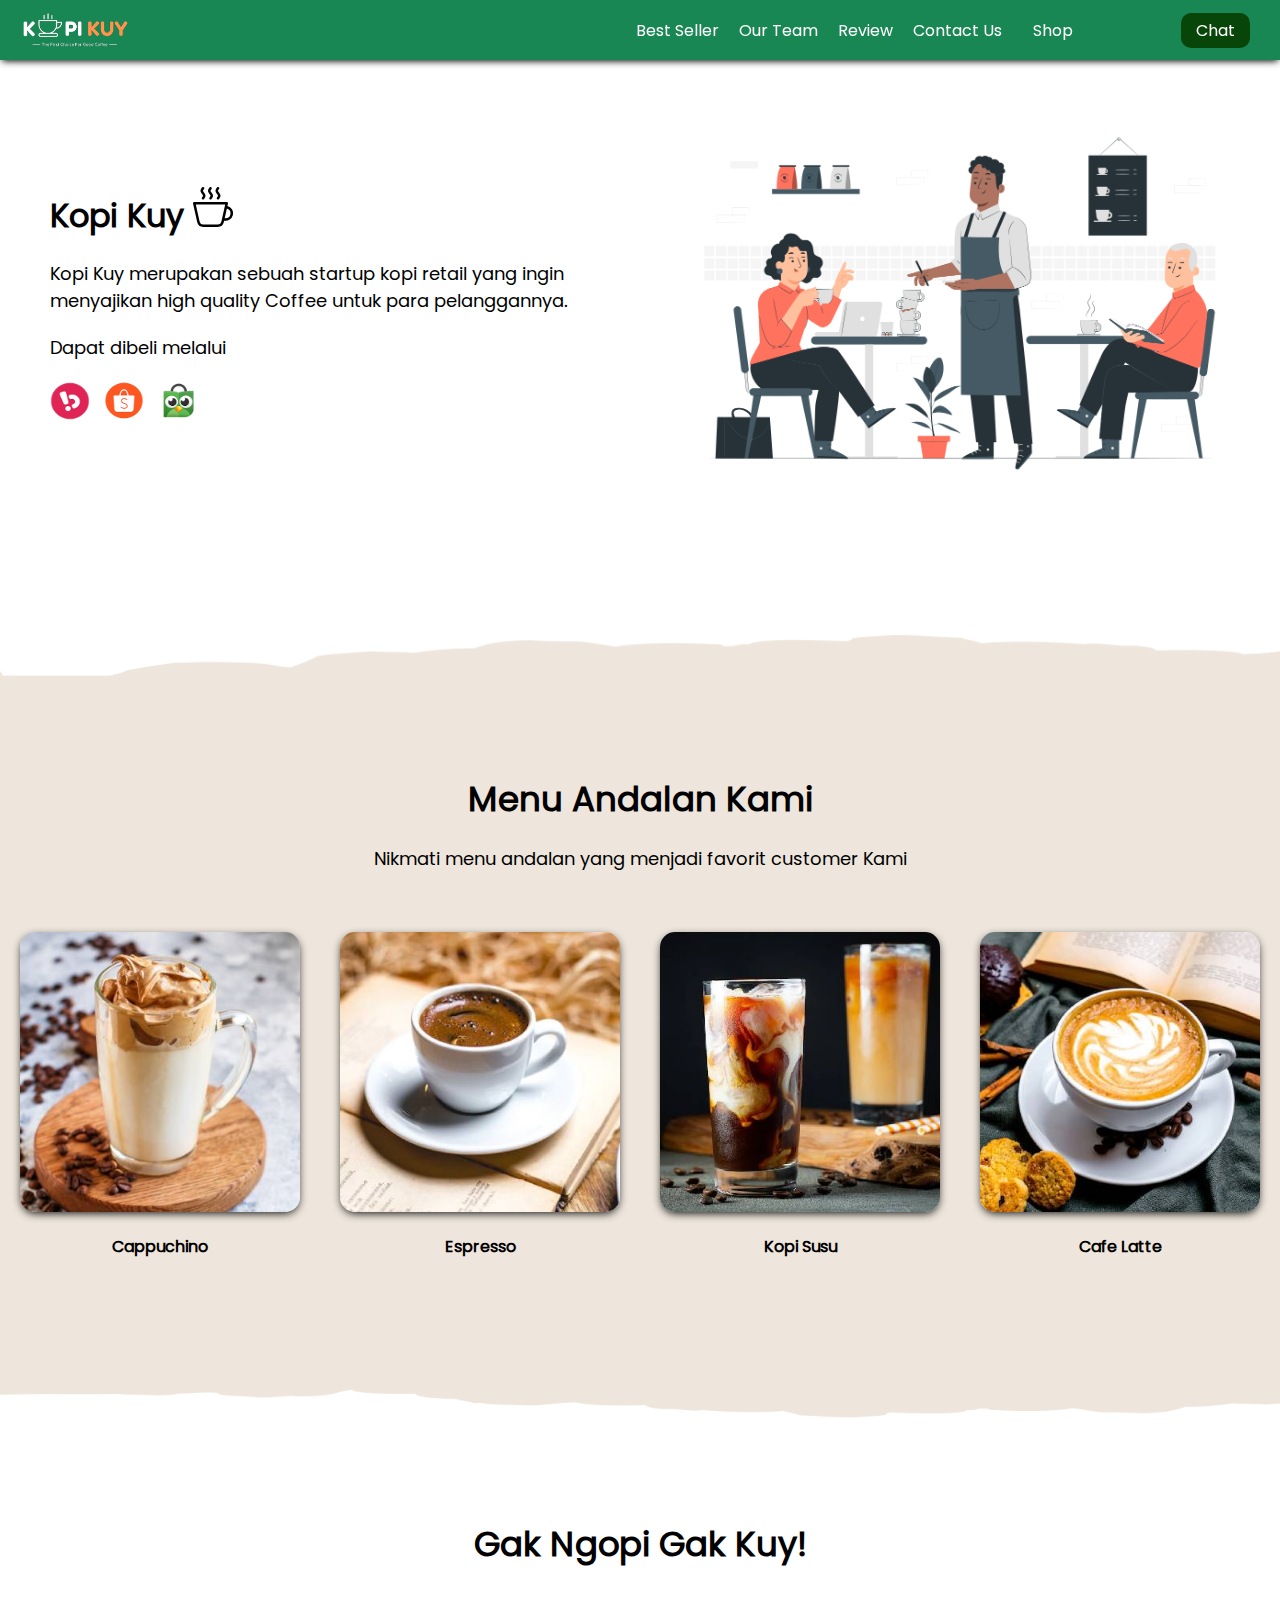
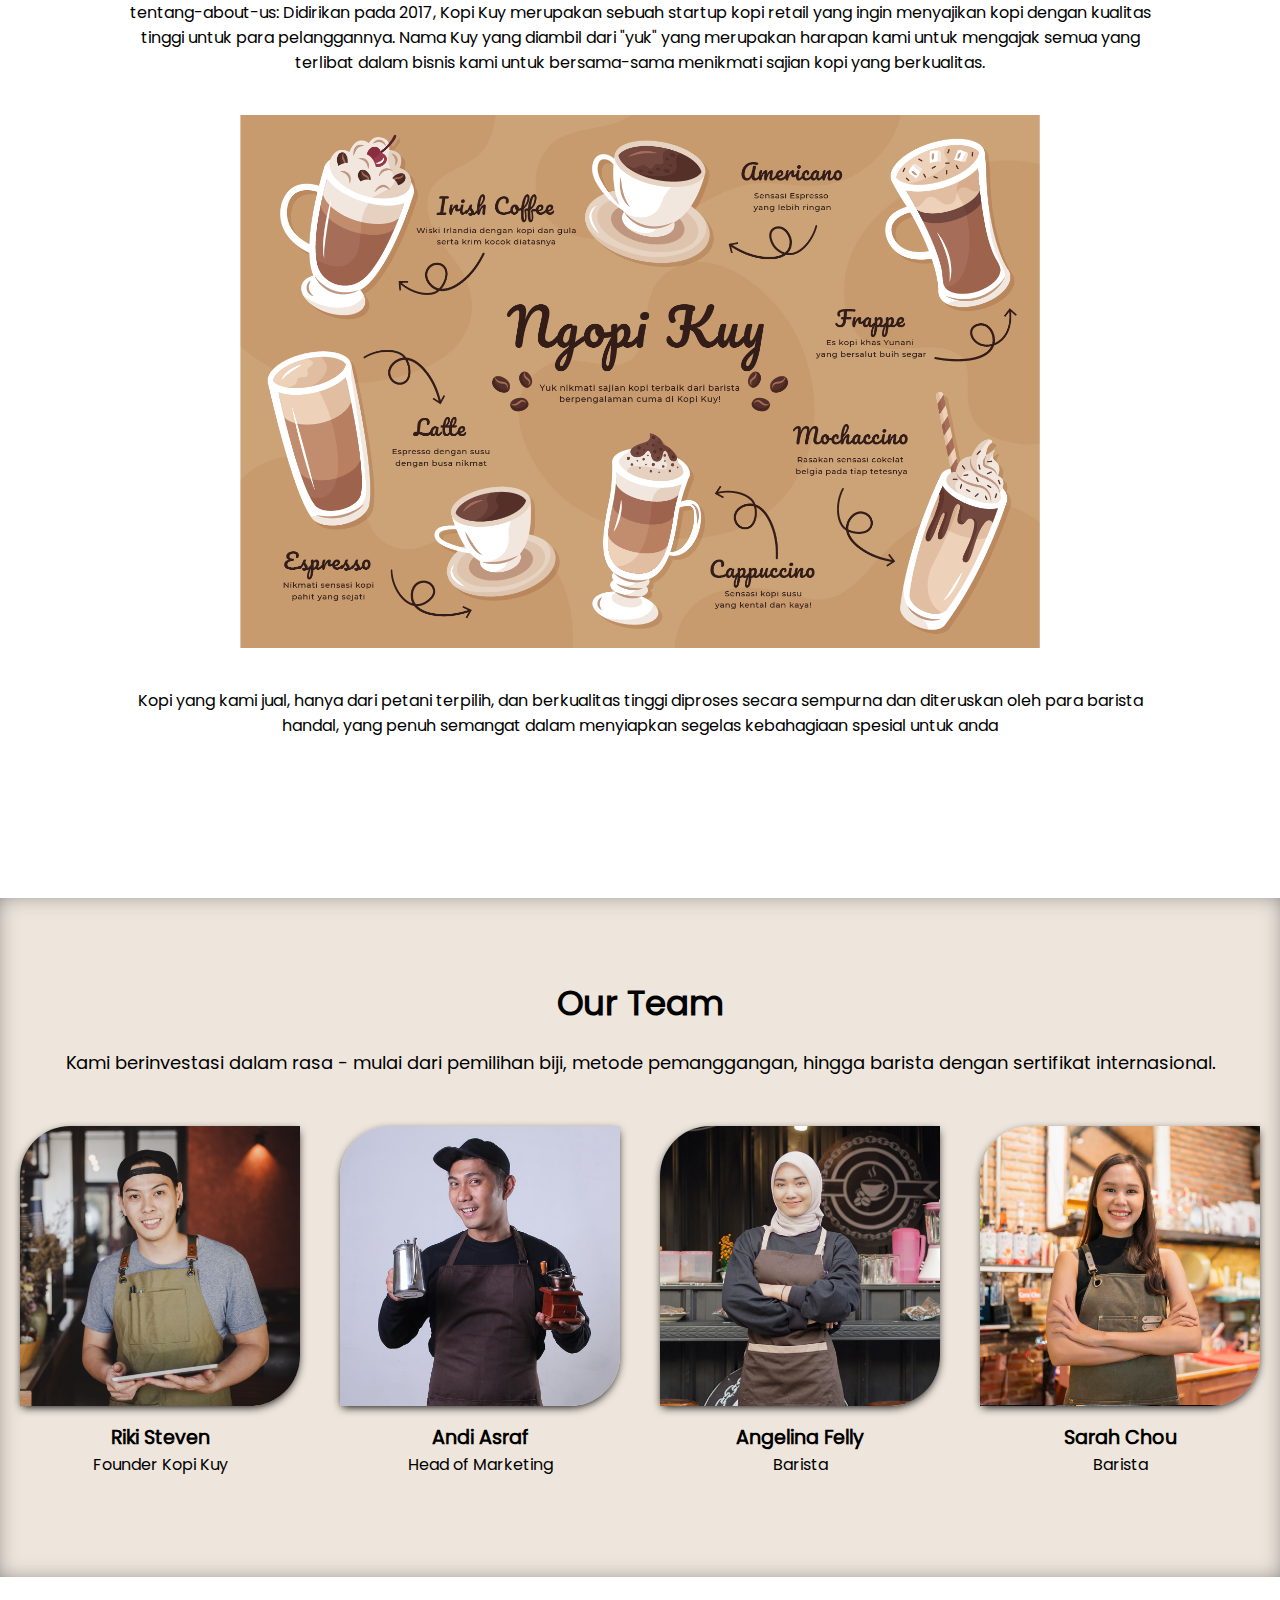
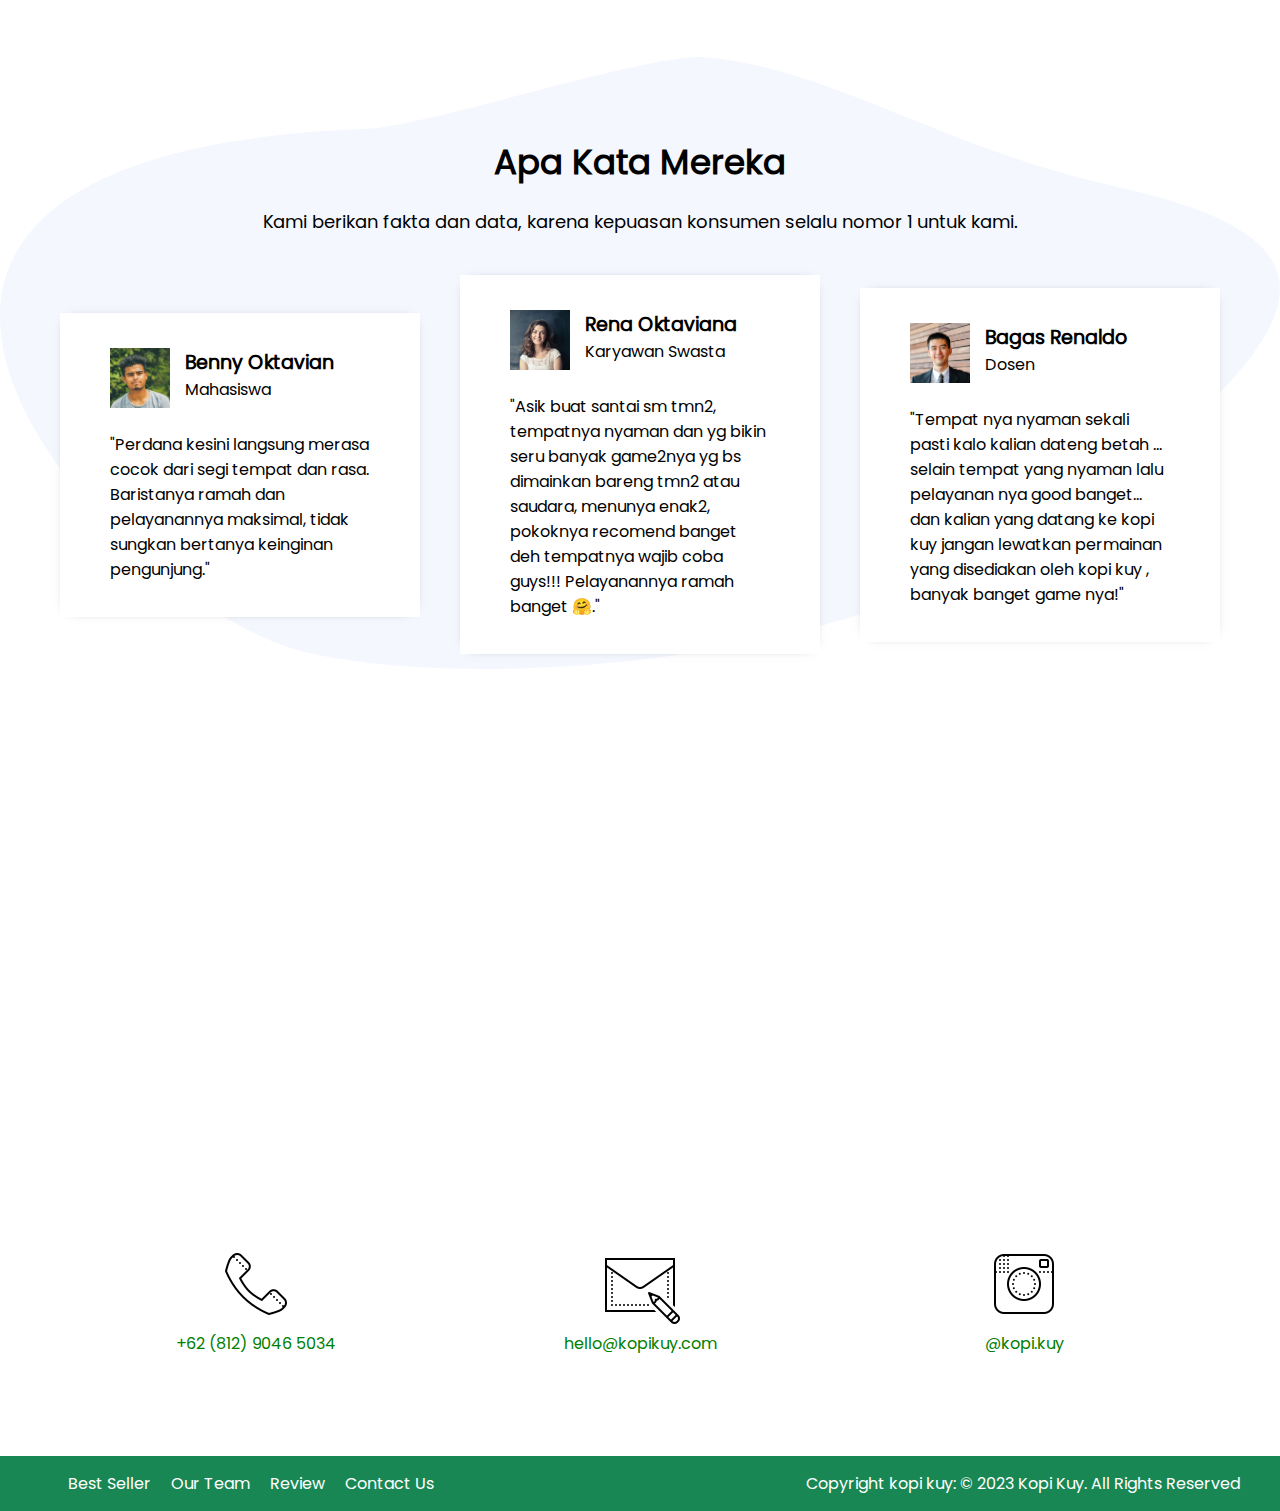
==== index.html @ d4b5e06c "Add files via upload" ====
<!DOCTYPE html>
<html lang="id">

<head>
    <meta charset="UTF-8">
    <meta http-equiv="X-UA-Compatible" content="IE=edge">
    <meta name="viewport" content="width=device-width, initial-scale=1.0">
    <link rel="shortcut icon" href="images/favicon.ico" type="image/x-icon">
    <title>Website Kopi Kuy</title>
    <link rel="stylesheet" href="css/style.css">
</head>

<body>
    <nav>
        <img class="logo" src="images/logo/logo_kuy.png">
        <div class="navigasi">
            <a href="#best-seller">Best Seller</a>
            <a href="#our-team">Our Team</a>
            <a href="#review">Review</a>
            <a href="#contact-us">Contact Us</a>
        </div>
        <a class="shop" href="produk.html">Shop</a>
        <a class="chat" href="https://wa.me/628123456?text=Saya ingin bertanya" target="_blank">Chat</a>
    </nav>

    <!-- Tulis Kode HTML / <header> Setelah baris di bawah ini (baris 28) -->

    <header>
        <div class="kiri">
            <h1>
                Kopi Kuy <img src="images/icon/icon_kopi.svg" alt="">
            </h1>
            <p>
                Kopi Kuy merupakan sebuah startup kopi retail yang ingin menyajikan
                high quality Coffee untuk para pelanggannya.
            </p>
            <p>
                Dapat dibeli melalui
            </p>
            <div class="olshop">
                <img src="images/logo/logo_bukalapak.png" alt="">
                <img src="images/logo/logo_shopee.png" alt="">
                <img src="images/logo/logo_tokopedia.png" alt="">
            </div>
        </div>
        <div class="kanan">
            <img src="images\header\header2.png" alt="">
        </div>
    </header>

    <main>
        <section class="best-seller" id="best-seller">
            <h2>
                Menu Andalan Kami
            </h2>
            <p>
                Nikmati menu andalan yang menjadi favorit customer Kami
            </p>
            <div class="produk">
                <img src="images/produk/product_capuchino.jpg" alt="">
                <p>Cappuchino</p>
            </div>
            <div class="produk">
                <img src="images/produk/product_espresso.jpg" alt="">
                <p>Espresso</p>
            </div>
            <div class="produk">
                <img src="images/produk/product_kopi_susu.jpg" alt="">
                <p>Kopi Susu</p>
            </div>
            <div class="produk">
                <img src="images/produk/product_latte.jpg" alt="">
                <p>Cafe Latte</p>
            </div>
        </section>
        <section class="about-us" id="about-us">
            <h2>
                Gak Ngopi Gak Kuy!
            </h2>
            <p>
                tentang-about-us:
                Didirikan pada 2017, Kopi Kuy merupakan sebuah startup kopi retail
                yang ingin menyajikan kopi dengan kualitas tinggi untuk para pelanggannya.
                Nama Kuy yang diambil dari "yuk" yang merupakan harapan kami untuk mengajak semua
                yang terlibat dalam bisnis kami untuk bersama-sama menikmati sajian kopi yang berkualitas.
            </p>
            <img src="images/about-us/aset_kopi_jumbo.png" alt="">
            <p>
                Kopi yang kami jual, hanya dari petani terpilih, dan berkualitas tinggi diproses
                secara sempurna dan diteruskan oleh para barista handal, yang penuh semangat
                dalam menyiapkan segelas kebahagiaan spesial untuk anda
            </p>
        </section>
        <section class="our-team" id="aour-team">
            <h2>Our Team</h2>
            <p>
                Kami berinvestasi dalam rasa - mulai dari pemilihan biji, metode pemanggangan,
                hingga barista dengan sertifikat internasional.
            </p>
            <div class="team">
                <img src="images/team/team1.jpg" alt="">
                <h3>Riki Steven</h3>
                <p>Founder Kopi Kuy</p>
            </div>
            <div class="team">
                <img src="images/team/team2.jpg" alt="">
                <h3>Andi Asraf</h3>
                <p>Head of Marketing</p>
            </div>
            <div class="team">
                <img src="images/team/team3.jpg" alt="">
                <h3>Angelina Felly</h3>
                <p>Barista</p>
            </div>
            <div class="team">
                <img src="images/team/team4.jpg" alt="">
                <h3>Sarah Chou</h3>
                <p>Barista</p>
            </div>
        </section>
        <section class="review" id="review">
            <h2>Apa Kata Mereka</h2>
            <p>Kami berikan fakta dan data, karena kepuasan konsumen selalu nomor 1 untuk kami.</p>
            <div class="testimoni">
                <img src="images/customer/customer1.jpg">
                <div class="profile">
                    <h3>Benny Oktavian</h3>
                    <p>Mahasiswa</p>
                </div>
                <p>"Perdana kesini langsung merasa cocok dari segi tempat dan rasa. Baristanya ramah
                    dan pelayanannya maksimal, tidak sungkan bertanya keinginan pengunjung."</p>
            </div>

            <div class="testimoni">
                <img src="images/customer/customer2.jpg">
                <div class="profile">
                    <h3>Rena Oktaviana</h3>
                    <p>Karyawan Swasta</p>
                </div>
                <p>"Asik buat santai sm tmn2, tempatnya nyaman dan yg bikin seru banyak game2nya yg bs
                    dimainkan bareng tmn2 atau saudara, menunya enak2, pokoknya recomend banget deh
                    tempatnya wajib coba guys!!! Pelayanannya ramah banget 🤗."</p>
            </div>

            <div class="testimoni">
                <img src="images/customer/customer3.jpg">
                <div class="profile">
                    <h3>Bagas Renaldo</h3>
                    <p>Dosen</p>
                </div>
                <p>"Tempat nya nyaman sekali pasti kalo kalian dateng betah ... selain tempat yang
                    nyaman lalu pelayanan nya good banget... dan kalian yang datang ke kopi kuy jangan
                    lewatkan permainan yang disediakan oleh kopi kuy , banyak banget game nya!"</p>
            </div>
        </section>
        <section class="contact-us" id="contact-us">
            <iframe
                src="https://www.google.com/maps/embed?pb=!1m14!1m8!1m3!1d7932.741866032694!2d106.668581!3d-6.214715!3m2!1i1024!2i768!4f13.1!3m3!1m2!1s0x2e69f9912c7f297b%3A0xe5a3a671dae861ab!2sKopi%20kuy!5e0!3m2!1sid!2sid!4v1680617229460!5m2!1sid!2sid"
                allowfullscreen="" loading="lazy" referrerpolicy="no-referrer-when-downgrade"></iframe>
            <div class="kontak">
                <img src="images/icon/icon_phone.png" alt="">
                <p>+62 (812) 9046 5034</p>
            </div>
            <div class="kontak">
                <img src="images/icon/icon_mail.png" alt="">
                <p>hello@kopikuy.com</p>
            </div>
            <div class="kontak">
                <img src="images/icon/icon_instagram.png" alt="">
                <p>@kopi.kuy</p>
            </div>
        </section>
    </main>

    <footer>
        <div class="navigasi">
            <a href="#best-seller">Best Seller</a>
            <a href="#our-team">Our Team</a>
            <a href="#review">Review</a>
            <a href="#contact-us">Contact Us</a>
        </div>
        <p>Copyright kopi kuy: © 2023 Kopi Kuy. All Rights Reserved </p>
    </footer>


    <!--
        Kode HTML tidak boleh lewat dari batas ini
        Pastikan setiap section di tutup
        misalnya kode <section class="best-seller"> harus ada
        di bawah kode </header> (perhatikan ada garis miringnya
        dan setiap section harus setelah kode </section>
        jangan menulis <section> di dalam <section>
    -->
</body>

</html>
---- css/style.css ----
/* Kode * di bawah ini untuk mereset tampilan setiap web browser supaya seragam */

* {
   box-sizing: border-box;
   margin: 0;
   padding: 0;
}

html {
   /* scroll-behavior: smooth agar scroll ketika klik pada navigasi menjadi halus */
   scroll-behavior: smooth;
}

/* 
Kode di bawah ini untuk mengatur nav sampai footer agar memiliki tampilan flexibel
selengkapnya akan di bahas di hari ke 3
*/

nav,
header,
section,
footer {
   /* 
      display: flex memiliki pengaturan yang dapat mengatur agar elemen
      di dalamnya memiliki ukuran yang fleksibel
      digunakan saat ada elemen yang isinya lebih dari satu kolom
   */
   display: flex;
   /* 
      align-items: center mengatur elemen di dalamnya rata tengah vertikal
   */
   align-items: center;

   /* 
      justify-content: center mengatur elemen di dalamnya rata tengah horizontal
   */
   justify-content: center;

   /* 
      flex-wrap: wrap mengatur agar jika lebar elemen berlebih, maka elemen
      akan otomatis diletakan di baris baru (tidak dipaksakan di satu baris)
   */
   flex-wrap: wrap;
}



/* 
Kode @font-face untuk menginstall font ke dalam Website 
src adalah untuk lokasi fontnya, font dapat di cari di website https://fonts.google.com/
dengan memberi nama family, maka kita mendaftarkan font tersebut ke dalam website
*/

@font-face {
   src: url(../fonts/poppins.woff2);
   font-family: 'Poppins';
}

body {
   /* 
   mendaftarkan semua teks pada body menjadi family Poppins 
   kenapa pada body? karena elemen body membungkus semua elemen dari nav section sampai footer
   */
   font-family: 'Poppins';
}

/*
Misalnya ada font dari google yang bernama Irish Grover yang berada di:
https://fonts.gstatic.com/s/irishgrover/v23/buExpoi6YtLz2QW7LA4flVgv__RP.woff2

maka bisa coba copy kode berikut untuk menginstall font tadi:

@font-face {
  font-family: 'Irish Grover';
  font-style: normal;
  font-weight: 400;
  src: url(https://fonts.gstatic.com/s/irishgrover/v23/buExpoi6YtLz2QW7LA4flVgv__RP.woff2) format('woff2');
}

Jika kode di atas sudah di copy
Nanti pada element yang ingin menggunakan font Irish Grover Tadi, tinggal diganti font-familynya
misal mau mengganti h1 dan h2 maka kodenya sebagai berikut:

h1,h2 {
   font-family: 'Irish Grover';
}

*/


a {
   /* menghilangkan garis bawah pada link */
   text-decoration: none;

   /* 
   color: adalah untuk mengganti warna tulisan.
   color:unset digunakan pada a untuk menghilangkan warna bawaan pada link (biasanya warna biru) 
   */
   color: unset;
}

h2 {
   /* mengatur ukuran huruf ke 34 pixel */
   font-size: 34px;
}

h3 {
   /* mengatur ukuran huruf ke 1.2rem */
   font-size: 1.2rem;
}

h1,
h2,
h3 {
   /* mengatur tebal huruf bisa bold, normal*/
   font-weight: bold;
}

img {
   /* 
      kode max-width artinya lebar maksimal
      mengatur agar semua elemen img memiliki lebar maksimal 100% agar
      besar gambar tidak melebihi layar ataupun elemen pembungkus
   */
   max-width: 100%;
}

/* Navigasi */

nav {
   /* 
   background-color mengatur warna latar belakang 
   untuk pengguna hp, pergantian warna tidak bisa seperti vs code
   hanya dapat menggunakan warna bahasa inggris seperti: red, green, brown, purple dsb
   untuk pengguna vscode silahkan arahkan mouse ke kotak warna di bawah
   untuk mengganti warna sesuai keinginan
   */
   background-color: #198754;

   /* box-shadow membuat efek bayangan */
   box-shadow: 0 3px 7px -2px #000;

   /* width mengatur lebar elemen. 100% agar lebarnya full dari kiri sampai kanan layar */
   width: 100%;

   /* 
   padding digunakan untuk memberi jarak ke dalam. 
   efeknya bila digunakan pada elemen yang memiliki warna latar akan membuat elemen tersebut 'gemuk'
   padding-top artinya jarak ke atas, nilai padding dapat berupa
   padding-top, padding-bottom, padding-left, padding-right
   */
   padding-top: 10px;
   padding-bottom: 10px;

   /* 
   position mengatur posisi elemen, position:fixed supaya elemen nav akan ikut menempel di atas layar
   saat kita scroll ke bawah. Jika ingin navigasi gak nempel, bisa menggunakan position:static;
   */
   position: fixed;

   /* Nilai z-index semakin besar, maka elemen akan semakin di depan */
   z-index: 500;
}

img.logo {
   /* height mengatur tinggi elemen */
   height: 40px;
   /* penjelasan margin mirip dengan padding, fungsinya untuk memberi jarak pada elemen */
   margin-left: 20px;
}

div.navigasi {
   margin-left: auto;
   margin-right: 15px;
}

nav a {
   color: #fff;
   padding-left: 8px;
   padding-right: 8px;
}

a.shop {
   margin-right: 100px;
}

a.chat {
   margin-right: 30px;
   background-color: rgb(8, 69, 8);
   color: #fff;
   padding-top: 5px;
   padding-right: 15px;
   padding-bottom: 5px;
   padding-left: 15px;
   border-radius: 10px;
}


/* 
   PERHATIKAN bahwa dalam mengatur elemen, nama elemen langsung ditulis
   sedangkan untuk mengatur class, dibutuhkan tanda titik (.) terlebih dulu
   img {} berarti seluruh elemen dengan tag img (<img src="....">), 
   sedangkan .img artinya hanya elemen dengan class img (<img class="img" src="...">) 
*/


/* HEADER */


header,
section {
   /*
    padding mengatur jarak ke dalam
    pada padding dan margin ditambahkan top / right / bottom / top 
    untuk mengatur jarak masing-masing 
   */
   padding-top: 80px;
   padding-bottom: 80px;

   /* margin mengatur jarak ke luar */
   margin-bottom: 80px;
}

/* penulisan CSS dapat digabung dengan beberapa elemen */
header div.kiri,
header div.kanan {
   /* width mengatur lebar elemen. 50% artinya setengah ukuran elemen pembungkus */
   width: 50%;
   padding: 50px;
}

header h1 {
   margin-bottom: 20px;
}

header p {
   /* font-size digunakan untuk mengatur ukuran huruf */
   font-size: 18px;
   margin-bottom: 20px;
}

div.olshop img {
   width: 40px;
   /* aspect-ratio:1 agar tinggi menyesuaikan width */
   aspect-ratio: 1;
   margin-right: 10px;
}

/* Best Seller */

section.best-seller {
   position: relative;

   /* background-color mengatur warna latar belakang elemen */
   background-color: #EEE6DC;

   /* text-align mengatur rata tulisan, bisa bernilai: left, right, center, justify */
   text-align: center;
}

/* 
terkait position, after, dan before memerlukan pemahaman mendalam
terkait layout pada CSS untuk dapat memahami secara penuh 
*/

section.best-seller::before,
section.best-seller::after {
   position: absolute;
   content: "";
   width: 100%;
   height: 76px;

   /* background-image untuk menambahkan gambar sebagai background */
   background-image: url(../images/background/garis-atas.png);

   /*background-size agar gambar latar menyesuaikan tinggi / lebar elemen */
   background-size: cover;

   top: -60px;
   left: 0;
}

section.best-seller::after {
   height: 60px;
   background-image: url(../images/background/garis-bawah.png);
   top: unset;
   bottom: -60px;
}

section.best-seller h2 {
   margin-bottom: 20px;
   width: 100%;
}

/* 
Penulisan section.best-seller > p berarti mengatur elemen p yang langsung
di bungkus oleh elemen <section class="best-seller">
aturan ini tidak berlaku untuk elemen <p> yang ada di dalam <div class="produk">
*/

section.best-seller>p {
   font-size: 18px;
   margin-bottom: 40px;
   width: 100%;
}

div.produk {
   /* 
      Penulisan padding dan margin seperti padding:20px ini penulisan singkat 
      yang berarti top, right, bottom, left nilainya sama, yaitu 20px 
   */
   padding: 20px;
   width: 25%;
}

div.produk img {
   /* transition membuat animasi transisi dari perubahan style, 0.3s berarti 0.3 detik */
   transition: all 0.3s ease;

   /* border-radius  Membuat sudut membulat */
   border-radius: 15px;

   /* box-shadow membuat efek bayangan */
   box-shadow: 0 3px 10px -2px #000;
}

/*

kode div.produk img:hover akan dijalankan saat mouse ada di atas elemen <img> yang ada
di dalam <div class="produk"> 
karena ada efek transition pada div.produk img 
maka akan menghasilkan efek animasi yang smooth

*/
div.produk img:hover {

   /* membuat transformasi, bisa berupa scale(1.05), rotate(180deg), translateY(-50px), dsb */
   transform: scale(0.9);
   border-radius: 50%;
}

div.produk p {
   margin-top: 15px;
   font-weight: bold;
}



/* About US */

section.about-us {
   /* max-width: 80%; mengatur lebar maksimal elemen tidak boleh melebihi 80% layar */
   max-width: 80%;

   /* margin-left dan margin-right auto akan membuat posisi elemen berada di tengah */
   margin-left: auto;
   margin-right: auto;
   text-align: center;
}

section.about-us h2 {
   margin-bottom: 30px;
   width: 100%;
}

section.about-us img {
   /* 
      Penulisan width: 800px dan max-width: 100% mengatur agar
      elemen memiliki lebar 800px namun tidak boleh melebihi 100% ukuran layar
   */
   width: 800px;
   max-width: 100%;
   margin: auto;
}

/*
section.about-us p:nth-child(2) berarti mengatur elemen ke 2 dengan jenis <p>
yang ada di dalam <section class="about-us">
*/

section.about-us p:nth-child(2) {
   margin-bottom: 40px;
}

section.about-us p:nth-child(4) {
   margin-top: 40px;
}


/* OUR TEAM */

section.our-team {
   background-color: #EEE6DC;
   box-shadow: inset 0px 0px 23px -6px #707070;
   text-align: center;
}

section.our-team h2 {
   margin-bottom: 20px;
   width: 100%;
}

section.our-team>p {
   margin-bottom: 30px;
   font-size: 18px;
   width: 800px;
   max-width: 90%;
   margin-left: auto;
   margin-right: auto;
   width: 100%;
}

div.team {
   width: 25%;
   padding: 20px;
}

div.team img {
   width: 100%;
   aspect-ratio: 1/1;
   object-fit: cover;
   box-shadow: 0 3px 10px -2px #000;
   border-radius: 50px 0px 50px 0px;
   margin-bottom: 10px;
}


/* REVIEW */

section.review {
   background-image: url(../images/background/bg-review.svg);
   /* 
      background-size: contain;
      membuat gambar latar belakang tidak terpotong
   */
   background-size: contain;

   /* 
      background-repeat: no-repeat;
      membuat gambar latar belakang tidak diulang (duplikat)
   */
   background-repeat: no-repeat;
   padding-left: 40px;
   padding-right: 40px;
   justify-content: space-around;
   /* align-items: stretch; membuat tinggi elemen di dalam .review .baris seragam */
   text-align: center;
}

section.review h2 {
   margin-bottom: 20px;
   width: 100%;
}

section.review>p {
   margin-bottom: 40px;
   font-size: 18px;
   width: 100%;
}

div.testimoni {
   width: 30%;
   display: flex;
   flex-wrap: wrap;
   padding: 35px 50px;
   box-shadow: 0px 0px 12px -10px #000;
   background-color: #fff;
}

div.testimoni img {
   width: 60px;
   height: 60px;
   margin-right: 15px;
   object-fit: cover;
}

div.profile {
   text-align: left;
   display: block;
   margin-bottom: 30px;
   width: calc(100% - 75px);
}

div.profile p {
   width: 100%;
   text-align: left;
}

div.testimoni>p {
   width: 100%;
   text-align: left;
}


/* CONTACT US */
section.contact-us {
   margin-bottom: 20px;
}

section.contact-us iframe {
   width: 100%;
   height: 300px;
   border: 0;
}

div.kontak {
   width: 30%;
   /* color mengatur warna tulisan */
   color: green;
   text-align: center;
   margin-top: 50px;
}


/* FOOTER */

footer {
   background-color: #198754;
   padding-top: 15px;
   padding-bottom: 15px;
   color: #fff;
   padding-right: 40px;
   padding-left: 40px;
}

footer div.navigasi {
   margin-left: 20px;
   margin-right: auto;
}

footer div.navigasi a {
   padding: 8px;
}

/* UNTUK kode RESPONSIF hari ke 3 tulis DI BAWAH sini */

@media (max-width:768px) {

   .navigasi {
      display: none;
   }

   a.shop {
      margin-right: 20px;
      margin-left: auto;
   }

   header {
      text-align: center;
   }

   header div.kiri,
   header div.kanan {
      width: 100%;
      padding: 25px;
   }

   div.produk,
   div.team,
   div.kontak {
      width: 50%;
   }

   div.testimoni {
      width: 100%;
      margin-bottom: 20px;
      padding: 30px;
   }

}


/* Kode CSS Selesai di sini */
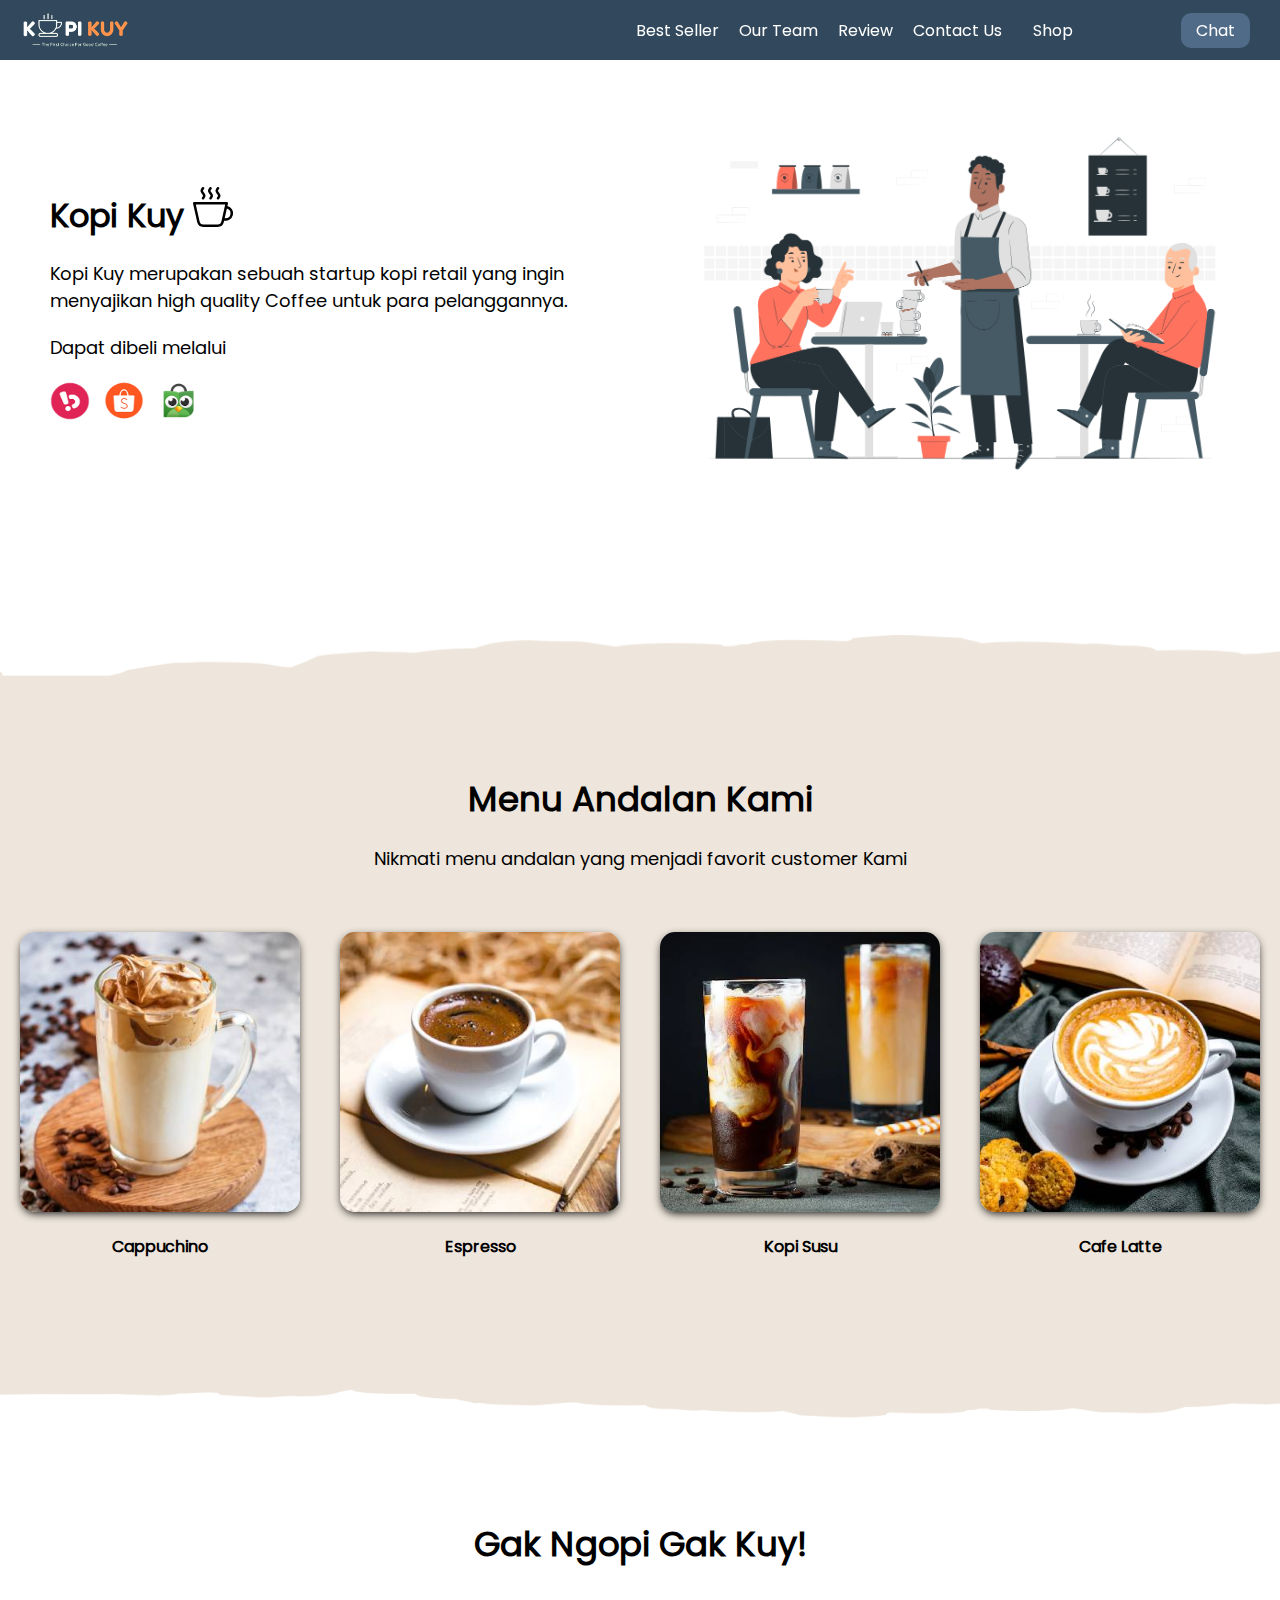
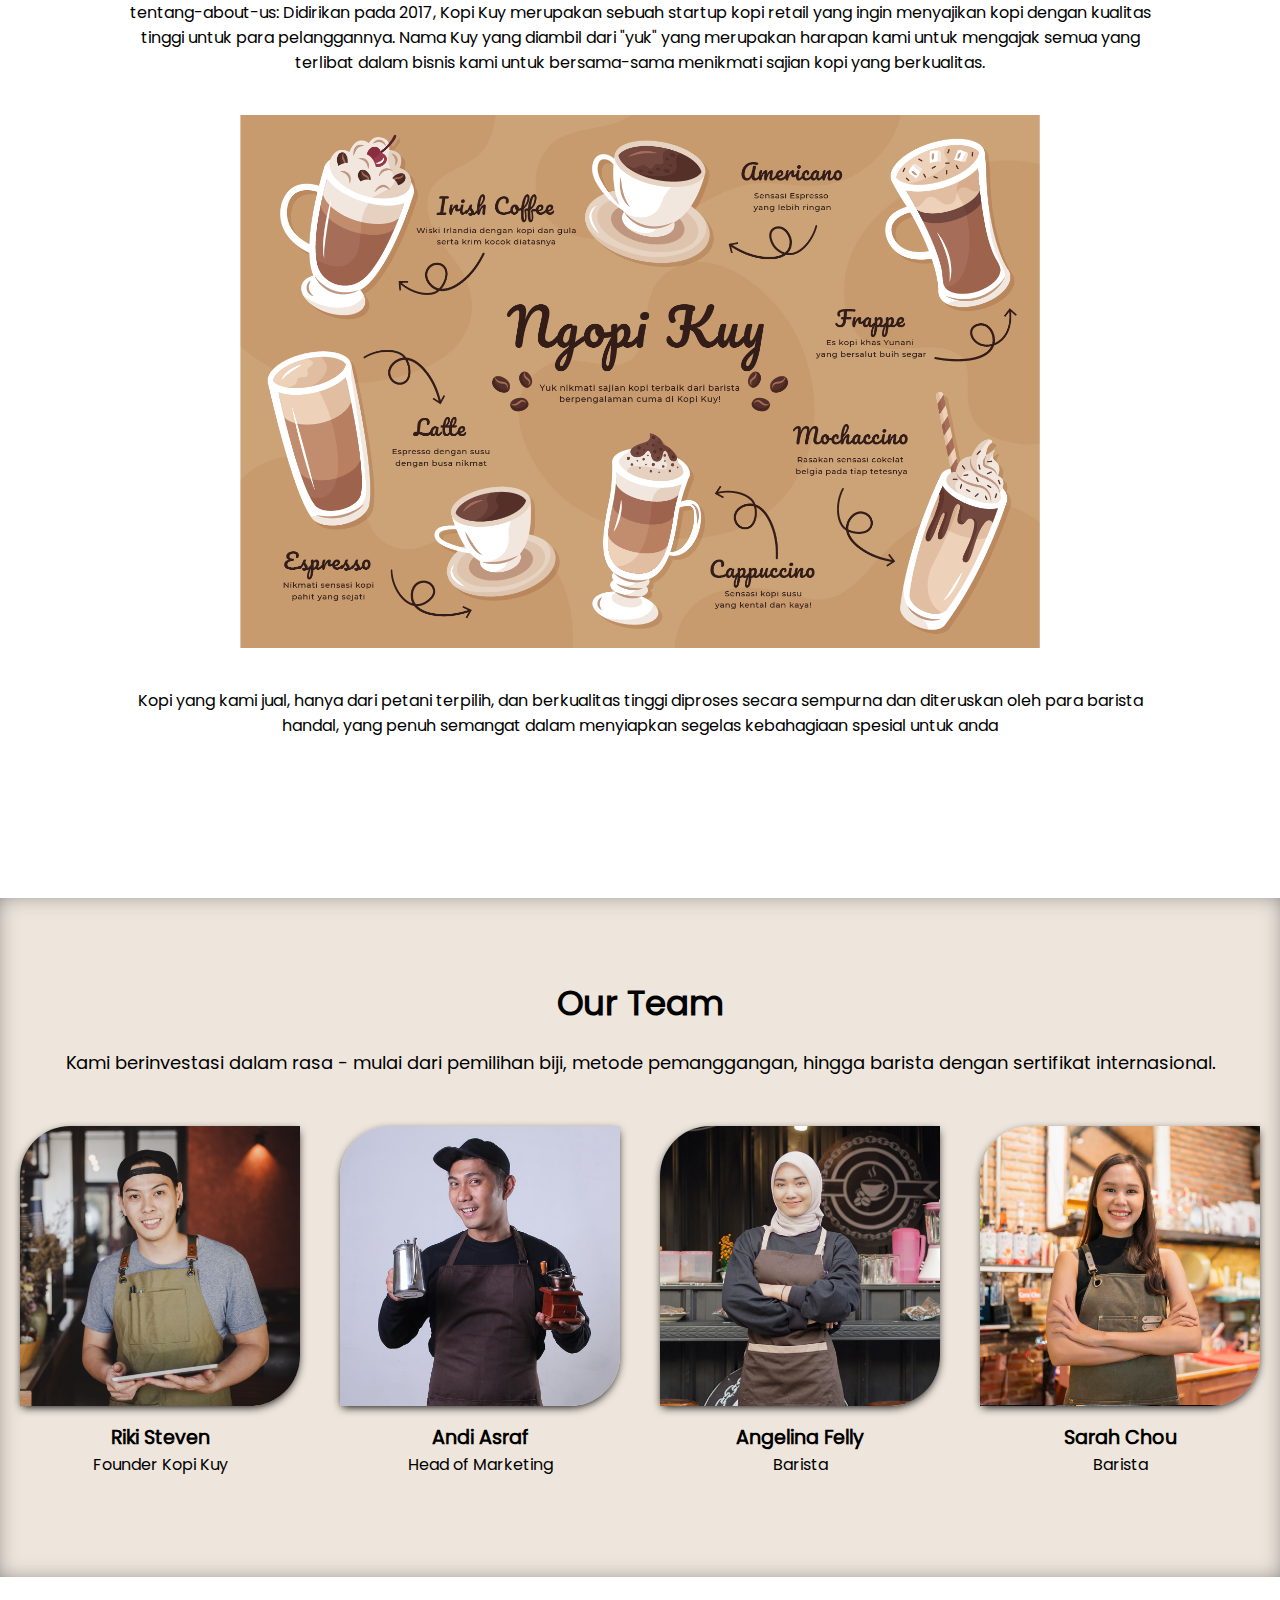
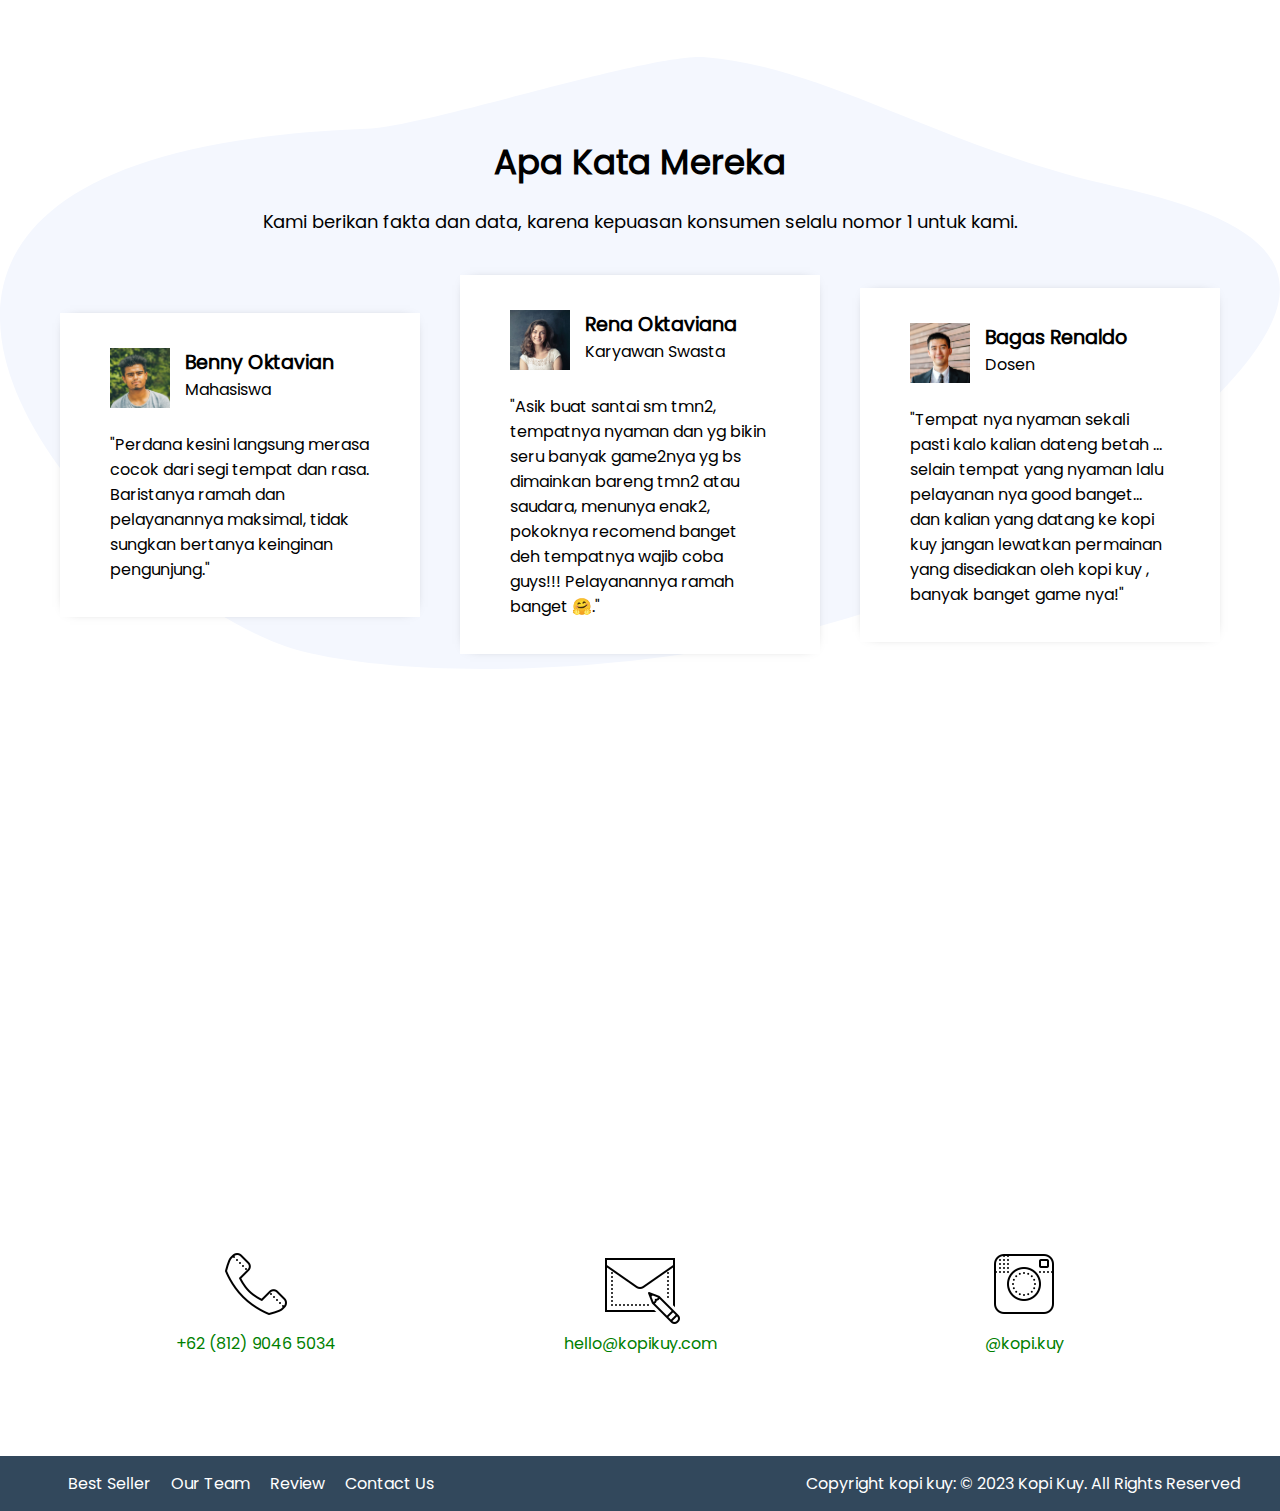
==== commit 76c0b4bb: "Add files via upload" ====
--- a/index.html
+++ b/index.html
@@ -91,7 +91,7 @@
                 dalam menyiapkan segelas kebahagiaan spesial untuk anda
             </p>
         </section>
-        <section class="our-team" id="aour-team">
+        <section class="our-team" id="our-team">
             <h2>Our Team</h2>
             <p>
                 Kami berinvestasi dalam rasa - mulai dari pemilihan biji, metode pemanggangan,
--- a/css/style.css
+++ b/css/style.css
@@ -135,10 +135,10 @@
    untuk pengguna vscode silahkan arahkan mouse ke kotak warna di bawah
    untuk mengganti warna sesuai keinginan
    */
-   background-color: #198754;
+   background-color: #32485C;
 
    /* box-shadow membuat efek bayangan */
-   box-shadow: 0 3px 7px -2px #000;
+   box-shadow: 0 3px 7px -2px #ffffff;
 
    /* width mengatur lebar elemen. 100% agar lebarnya full dari kiri sampai kanan layar */
    width: 100%;
@@ -186,7 +186,7 @@
 
 a.chat {
    margin-right: 30px;
-   background-color: rgb(8, 69, 8);
+   background-color: rgb(79, 107, 136);
    color: #fff;
    padding-top: 5px;
    padding-right: 15px;
@@ -515,7 +515,7 @@
 /* FOOTER */
 
 footer {
-   background-color: #198754;
+   background-color: #32485C;
    padding-top: 15px;
    padding-bottom: 15px;
    color: #fff;
